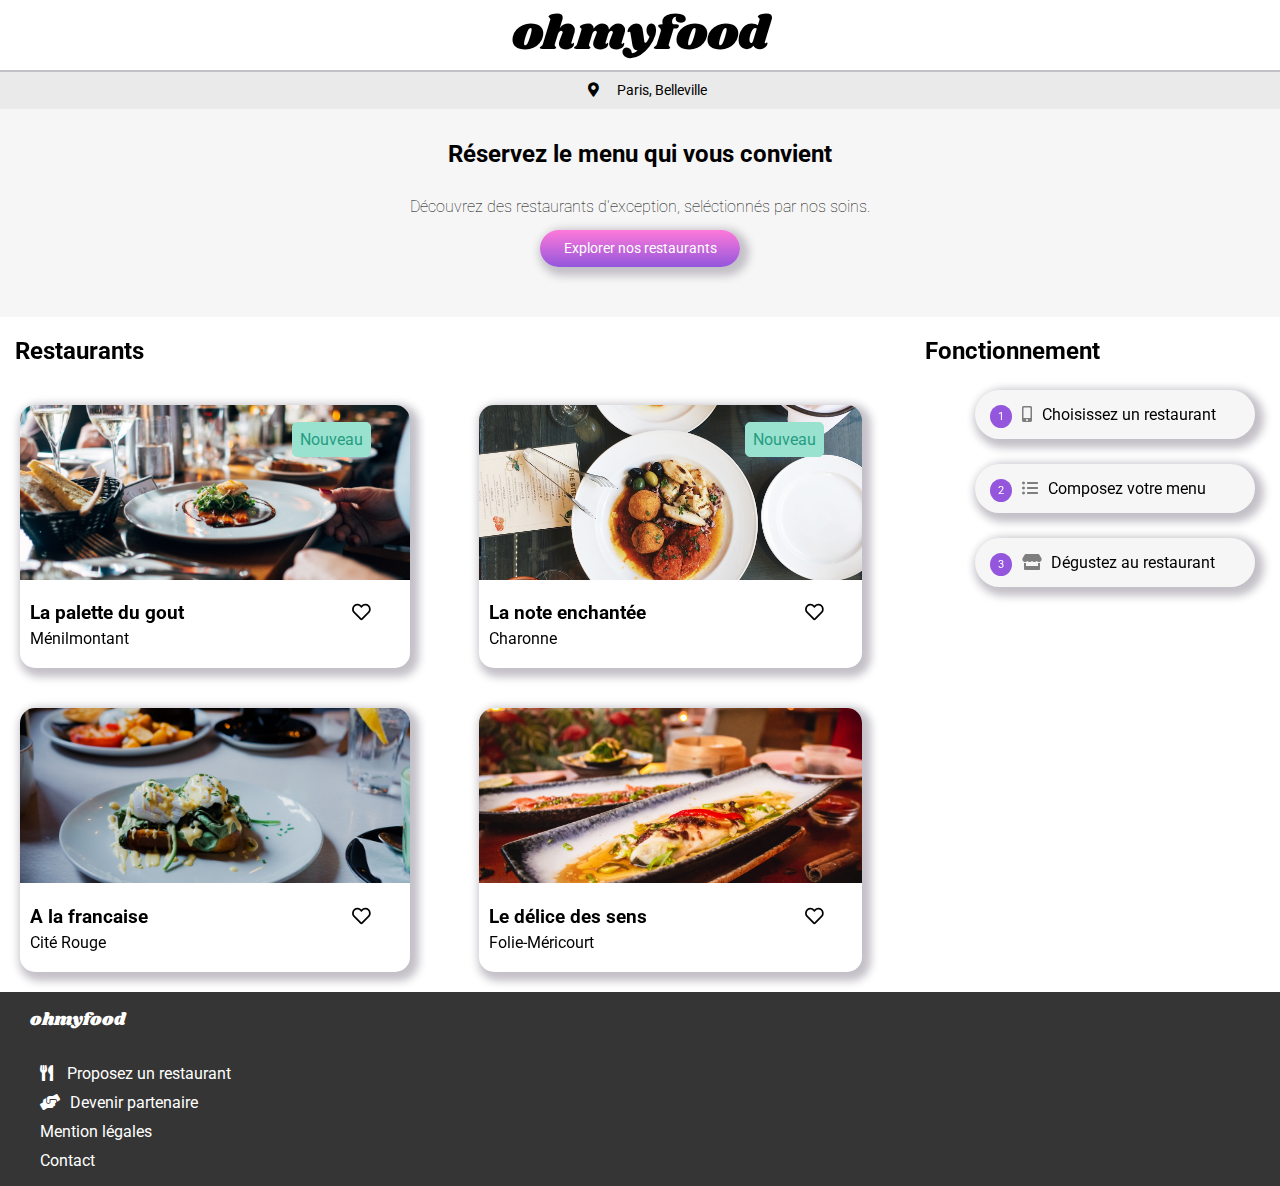
==== index.html @ 4d34a35e "animation ok" ====
<!DOCTYPE html>
<html lang="fr">
<head>

		<meta charset="utf-8" />
        <meta name="viewport" content="width=device-width, initial-scale=1"/>
        <link rel="stylesheet" href ="fontawesome-free-5.15.1-web/css/all.css"/> <!-- dossier icones-->
        <link rel="stylesheet" href="css/styles.css"/>
         
		
        <title>Ohmyfood</title>
</head>

<body>

      <div class="chargement">
        <i class="fas fa-cookie-bite"></i>
    </div>

    <header class="logo">
       ohmyfood 
    </header>
   

   
    <div class="location">
       <p> <i class="fas fa-map-marker-alt"></i>
        Paris, Belleville</p> 
    </div>    


    <div class= "title">
        <h1>Réservez le menu qui vous convient</h1>

        <h2>Découvrez des restaurants d'exception, seléctionnés par nos soins.</h2>
    

<div class= "btn"> Explorer nos restaurants</div>

</div>

<main>
<aside>
    <h2>Fonctionnement</h2>
<ul>
    <li><span class="number">1 </span> <i class="fas fa-mobile-alt"></i>Choisissez un restaurant</li>
    <li><span class="number">2 </span><i class="fas fa-list-ul"></i>Composez votre menu</li>
    <li><span class="number">3 </span><i class="fas fa-store"></i>Dégustez au restaurant</li>
</ul>
</aside>

<div class="block">
    <h2>Restaurants</h2>
   
   <div class="restaurant">
        <a href="lapalettedugout.html" class="one">
            <div class="vignette">
                <div class="image">
               <img src="omf/jay-wennington-N_Y88TWmGwA-unsplash.jpg" title="La palette du gout" alt="Restaurant la palette du gout photo d une grande table au premier plan une grande assiette avec trois fine tranches de saumon surmontés de salades et d'un carré de poisson" />
             <span class="new"> Nouveau </span>
                </div>   
                <h3>La palette du gout 
                         <div class="coeur">
                        <i class="far fa-heart coeur_vide"></i><i class="fas fa-heart coeur_plein"></i>
                    </div></h3>
                    <p>Ménilmontant</p>
            </div>
        </a>

        <a href="lanoteenchantee.html"class="two">
            <div class="vignette">
                <div class="image">
                <img src="omf/stil-u2Lp8tXIcjw-unsplash.jpg" title="La note enchantée" alt="Restaurant la note enchantée" />
                <span class="new"> Nouveau </span>
                </div>      
                <h3 >La note enchantée  
                        <div class="coeur">
                        <i class="far fa-heart coeur_vide"></i><i class="fas fa-heart coeur_plein"></i>
                    </div></h3>
                    <p>Charonne</p>
            </div>
        </a>

        <a href="alafrancaise.html"class="three">
            <div class="vignette">
                <img src="omf/toa-heftiba-DQKerTsQwi0-unsplash.jpg" title="A la francaise" alt="Restaurant A la francaise" />
                    <h3>A la francaise
                        <div class="coeur">
                            <i class="far fa-heart coeur_vide"></i><i class="fas fa-heart coeur_plein"></i>
                        </div>
                    </h3>
                    <p>Cité Rouge</p>
            </div>
        </a>

        <a href="ledelicedessens.html" class="four">
            <div class="vignette">
                <img src="omf/louis-hansel-shotsoflouis-qNBGVyOCY8Q-unsplash.jpg" title="Le délice des sens" alt="Restaurant Le délice des sens" />
                    <h3>Le délice des sens
                        <div class="coeur">
                            <i class="far fa-heart coeur_vide"></i><i class="fas fa-heart coeur_plein"></i>
                        </div>
                    </i></h3>
                    <p>Folie-Méricourt</p>
            </div>
        </a>

        </div>
    </div>
</main>
</div>
    <footer>
        <div class="logo">ohmyfood</div>
        <ul>
            <li>
               <a><span><i class="fas fa-utensils"></i></span> Proposez un restaurant</a>    
            </li>
            <li>
            <a><i class="fas fa-hands-helping"></i>Devenir partenaire</a>
            </li>
            <li>
           <a> Mention légales</a>
            </li>
            <li>
            <a>Contact</a>
            </li>


        </ul>
    </footer>
</body>
</html>
---- css/styles.css ----
@import url("https://fonts.googleapis.com/css2?family=Roboto:wght@500&display=swap");
@import url("https://fonts.googleapis.com/css2?family=Roboto:wght@500&display=swap");
@import url("https://fonts.googleapis.com/css2?family=Shrikhand&display=swap");
img {
  object-fit: cover;
}

body {
  margin: 0px;
  display: flex;
  flex-direction: column;
  justify-content: center;
  align-content: center;
  font-family: "Roboto","Sans serif";
  z-index: 1;
}

a:link {
  text-decoration: none;
  color: black;
}

a:visited {
  text-decoration: none;
  color: black;
}

a:hover {
  cursor: pointer;
}

.menu .btn {
  margin-bottom: 80px;
  width: 130px;
}

.coeur {
  margin-right: 10px;
  margin-bottom: 0px;
  margin-top: 0px;
  padding: 0px;
}

.coeur_plein {
  background: linear-gradient(#9356DC, #FF79DA);
  background-clip: text;
  -webkit-background-clip: text;
  color: transparent;
  display: none;
  margin: 0px;
  padding: 0px;
  padding-top: 4px;
}

.coeur_vide {
  margin: 0px;
  padding: 0px;
}

.coeur:hover .coeur_plein {
  display: block;
}

.coeur:hover .coeur_vide {
  display: none;
}

.btn:hover {
  background: linear-gradient(#ff93e1, #a16be0);
  box-shadow: 4px 4px 8px 5px grey;
}

.chargement {
  width: 100%;
  height: 100%;
  z-index: 1;
  position: fixed;
  top: 10px;
  font-size: 150px;
  background-color: #FFFFFF;
  display: flex;
  justify-content: center;
  align-items: center;
  animation-name: spinner;
  animation-duration: 3s;
}

@keyframes spinner {
  0% {
    opacity: 1;
    z-index: 999;
  }
}

.chargement .fas {
  color: #9356DC;
  margin: 20%;
  position: sticky;
  justify-content: center;
  transition: transform 2500ms ease-in-out;
  animation: 2s ease-out 0s 1 rotation;
  animation-fill-mode: backwards;
  opacity: 0;
}

@keyframes rotation {
  0% {
    transform: rotate(0deg);
    opacity: 1;
    z-index: 99999;
  }
  20% {
    transform: rotate(360deg);
  }
  100% {
    transform: rotate(360deg);
  }
}

@keyframes transition {
  0% {
    margin-bottom: 0px;
    opacity: 0;
  }
  100% {
    margin-bottom: 0px;
    margin-top: 20px;
    opacity: 1;
  }
}

.entree {
  opacity: 0;
  animation: transition 0.5s ease-in-out 1s forwards;
}

.plats {
  opacity: 0;
  animation: transition 1.5s ease-in-out 1s forwards;
}

.desserts {
  opacity: 0;
  animation: transition 2s ease-in-out 1s forwards;
}

.food {
  text-overflow: ellipsis;
  white-space: nowrap;
  overflow: hidden;
}

.food h3, .food span {
  text-overflow: ellipsis;
  white-space: nowrap;
  overflow: hidden;
}

.price {
  padding: 10px;
  padding-top: 50px;
}

.span {
  transition: transform 130ms ease-in-out;
}

.food {
  display: flex;
  flex-direction: column;
}

.cote {
  display: flex;
  height: 100%;
}

.check {
  display: flex;
  align-content: center;
  justify-content: center;
}

.check > .fas {
  opacity: 0;
  height: 100%;
  align-items: center;
  justify-content: center;
  display: flex;
}

.description:hover .fas {
  width: 60px;
  height: 100%;
  background-color: #99E2D0;
  color: #FFFFFF;
  padding-top: 3px;
  align-content: center;
  justify-content: center;
  margin: 0px;
  opacity: 1;
  border-radius: 0px  15px 15px 0px;
}

.en_tete {
  display: flex;
  justify-content: space-between;
}

.en_tete .fas {
  margin-left: 20px;
}

.en_tete .logo {
  margin-right: 15%;
}

.bandeau {
  max-height: 280px;
  width: 100%;
  z-index: 1;
}

.bandeau .picture {
  height: 200px;
  width: 100%;
  z-index: 1;
}

.main_menu {
  z-index: 500;
  position: relative;
  display: flex;
  flex-direction: column;
  padding-top: 40px;
  margin-top: -100px;
}

.menu {
  background-color: #f6f6f6;
  display: flex;
  flex-direction: column;
  align-content: center;
  justify-content: center;
  border-top: #f6f6f6 5px;
  border-radius: 60px;
  z-index: 500;
  top: -800px;
}

.menu h1 {
  display: flex;
  justify-content: space-between;
  padding-left: 8px;
  padding-right: 8px;
}

.restaurant_img {
  width: 100%;
  height: 250px;
  background-image: url("../omf/louis-hansel-shotsoflouis-qNBGVyOCY8Q-unsplash.jpg");
  background-size: cover;
  background-position: 0px 500px;
}

@media (min-width: 800px) {
  .restaurant_img {
    background-position: 0px 0px;
  }
}

.menu h2 {
  border-bottom: #99E2D0 solid 2px;
  font-weight: 100;
  width: 50px;
}

.menu li {
  background-color: #FFFFFF;
  margin: 10px;
  width: 85%;
  max-width: 500px;
  margin: 20px;
  border-radius: 15px;
  align-content: center;
  box-shadow: 4px 4px 8px 5px #c3c0c7;
}

.menu li h3 {
  margin: 10px;
  padding-top: 10px;
  font-size: 1em;
}

.menu li span {
  margin-left: 10px;
  margin-bottom: 15px;
  margin-top: 0px;
  margin-right: 10px;
  justify-content: space-between;
  font-size: 0.9em;
}

.menu_content {
  display: flex;
  flex-direction: column;
}

@media (min-width: 800px) {
  .menu_content {
    flex-direction: row;
    flex-wrap: wrap;
  }
}

@media (min-width: 800px) {
  .menu ul {
    width: 29%;
  }
}

.description {
  display: flex;
  justify-content: space-between;
  padding: 0px;
}

header {
  font-family: 'Shrikhand', cursive;
  display: flex;
  justify-content: center;
  font-size: 3em;
  z-index: 500;
}

.picture {
  width: 100%;
}

.location {
  display: flex;
  justify-content: center;
  background-color: #eaeaea;
  padding: 5px;
  margin: 0px;
  font-size: 0.9em;
  border-top: #c3c0c7 solid 2px;
  z-index: 500;
}

.location p {
  margin: 5px;
}

.location .fas {
  padding: 0px 15px;
}

.title {
  display: flex;
  flex-direction: column;
  justify-content: center;
  align-items: center;
  background-color: #f6f6f6;
  text-align: center;
  padding: 15px;
  padding-bottom: 50px;
  z-index: 500;
}

.title h1 {
  font-size: 1.5rem;
  font-weight: bold;
  padding: 0px;
}

.title h2 {
  font-size: 1rem;
  font-weight: 100;
  padding: 0px 0px;
}

.btn {
  background: linear-gradient(#FF79DA, #9356DC);
  color: #FFFFFF;
  border-radius: 60px;
  width: 180px;
  padding: 10px;
  font-size: 0.9em;
  display: flex;
  justify-content: center;
  box-shadow: 4px 4px 8px 5px #c3c0c7;
}

aside {
  z-index: 500;
}

aside h2 {
  margin-left: 15px;
}

aside ul {
  list-style: none;
  z-index: 500;
}

aside li {
  background-color: #f6f6f6;
  border-radius: 60px;
  box-shadow: 4px 4px 8px 5px #c3c0c7;
  margin: 25px;
  padding: 15px;
  width: 250px;
  z-index: 500;
}

aside li:hover {
  background-color: #f5edff;
}

aside .number {
  background-color: #9356DC;
  color: #FFFFFF;
  font-size: 0.7rem;
  border-radius: 90%;
  padding: 5px;
  padding-left: 8px;
  margin-right: 0px;
}

aside .fas {
  color: #7e7e7e;
  padding: 0px 10px;
}

main {
  display: flex;
  flex-direction: column;
  max-width: 1800px;
  z-index: 500;
}

main h2 {
  margin-left: 15px;
}

@media (min-width: 800px) {
  main {
    flex-direction: row-reverse;
  }
}

@media (min-width: 800px) {
  .block {
    width: 80%;
  }
}

.restaurant {
  display: flex;
  flex-direction: column;
}

@media (min-width: 800px) {
  .restaurant {
    display: grid;
    grid-auto-rows: auto;
    width: 100%;
  }
}

.restaurant .one {
  grid-column: 1 / 2;
  grid-row: 1/2;
}

.restaurant .two {
  grid-column: 2 /2;
  grid-row: 1 /2;
}

.restaurant .three {
  grid-column: 1/2;
  grid-row: 2/2;
}

.restaurant .four {
  grid-column: 2/2;
  grid-row: 2/2;
}

.vignette {
  margin: 10px;
  width: 85%;
  max-width: 500px;
  margin: 20px;
  padding-bottom: 5px;
  background-color: #FFFFFF;
  border-radius: 15px;
  align-content: center;
  justify-content: center;
  box-shadow: 4px 4px 8px 5px #c3c0c7;
}

.vignette img {
  width: 100%;
  height: 175px;
  border-radius: 15px 15px 0px 0px;
}

.vignette h3 {
  margin-left: 10px;
  margin-bottom: 5px;
  margin-right: 0px;
  width: 90%;
  display: flex;
  justify-content: space-between;
}

.vignette p {
  margin-left: 10px;
  margin-bottom: 15px;
  margin-top: 0px;
}

.image {
  position: relative;
}

.new {
  border: 1px solid #99e2d0;
  border-radius: 5px;
  background-color: #99e2d0;
  color: #269d80;
  padding: 7px;
  position: absolute;
  top: 10%;
  right: 10%;
}

ul {
  list-style: none;
}

.command {
  width: 100%;
  display: flex;
  justify-content: center;
}

footer {
  background-color: #353535;
  color: #FFFFFF;
  width: 100%;
  z-index: 500;
}

footer li {
  margin-bottom: 10px;
}

footer .fas {
  margin-right: 10px;
}

.logo {
  font-family: 'Shrikhand', cursive;
}

footer .logo {
  font-size: 1.1em;
  padding: 15px 30px;
}
/*# sourceMappingURL=styles.css.map */
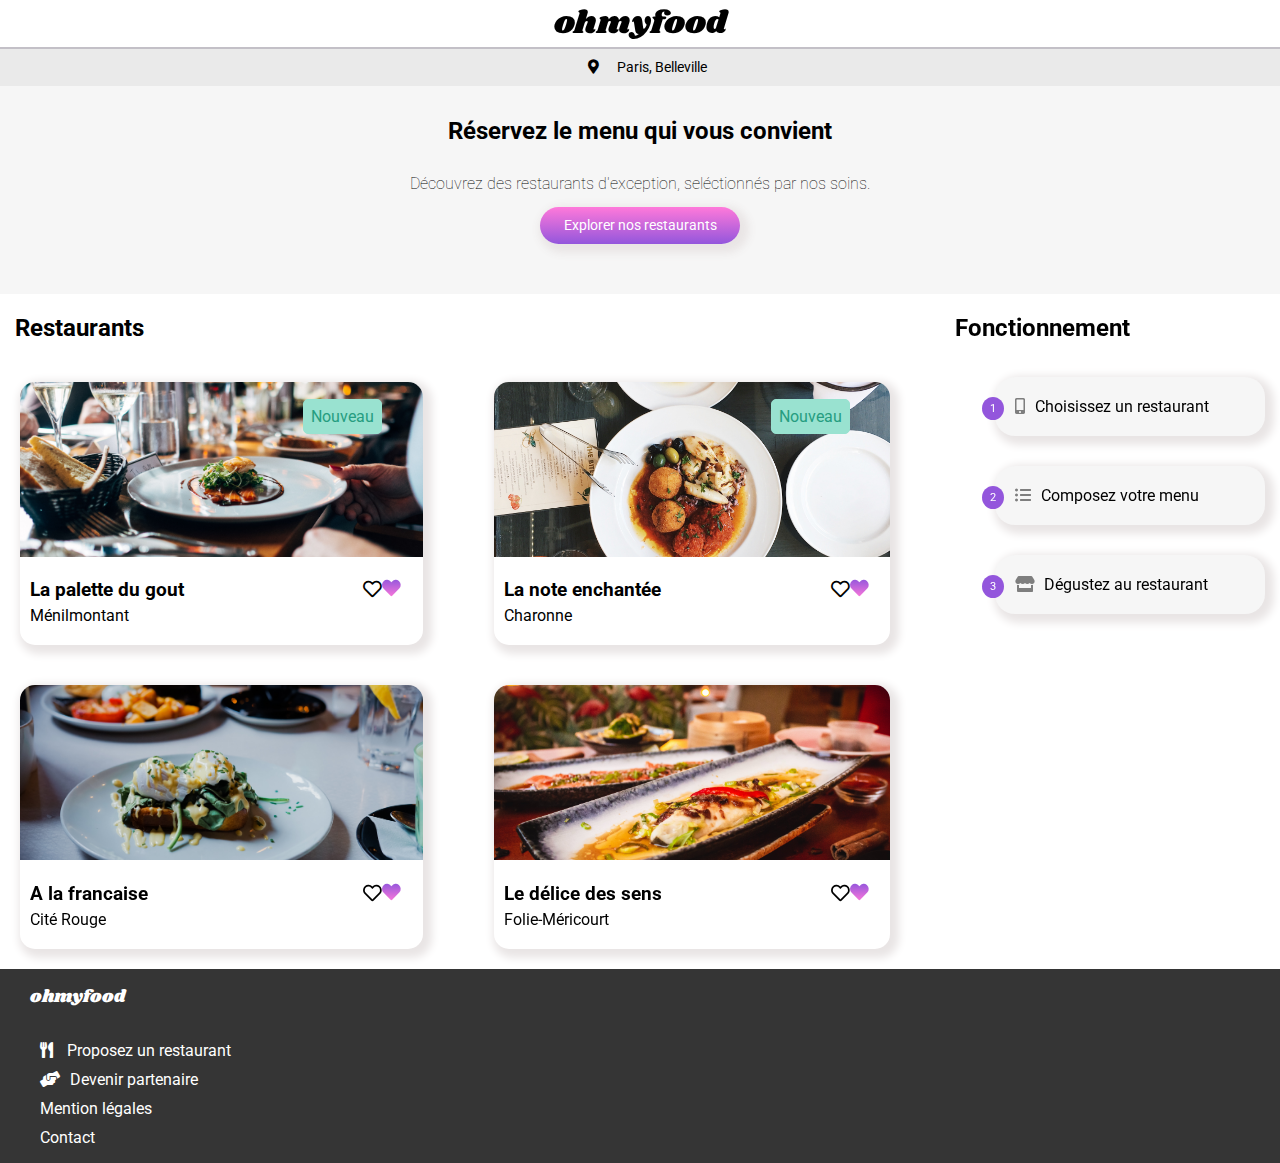
==== commit 9c60401a: "modif mineur" ====
--- a/index.html
+++ b/index.html
@@ -14,7 +14,7 @@
 <body>
 
       <div class="chargement">
-        <i class="fas fa-cookie-bite"></i>
+        <i class="fas fa-spinner"></i>
     </div>
 
     <header class="logo">
@@ -43,11 +43,12 @@
 <aside>
     <h2>Fonctionnement</h2>
 <ul>
-    <li><span class="number">1 </span> <i class="fas fa-mobile-alt"></i>Choisissez un restaurant</li>
+    <li><span class="number">1 </span> <i class="fas fa-mobile-alt"></i>Choisissez un restaurant</li><span></span>
     <li><span class="number">2 </span><i class="fas fa-list-ul"></i>Composez votre menu</li>
     <li><span class="number">3 </span><i class="fas fa-store"></i>Dégustez au restaurant</li>
 </ul>
 </aside>
+
 
 <div class="block">
     <h2>Restaurants</h2>
@@ -62,32 +63,32 @@
                 <h3>La palette du gout 
                          <div class="coeur">
                         <i class="far fa-heart coeur_vide"></i><i class="fas fa-heart coeur_plein"></i>
-                    </div></h3>
+                         </div></h3>
                     <p>Ménilmontant</p>
             </div>
         </a>
 
-        <a href="lanoteenchantee.html"class="two">
+        <a href="lanoteenchantee.html" class="two">
             <div class="vignette">
                 <div class="image">
                 <img src="omf/stil-u2Lp8tXIcjw-unsplash.jpg" title="La note enchantée" alt="Restaurant la note enchantée" />
                 <span class="new"> Nouveau </span>
                 </div>      
-                <h3 >La note enchantée  
-                        <div class="coeur">
+                <h3>La note enchantée  
+                        <span class="coeur">
                         <i class="far fa-heart coeur_vide"></i><i class="fas fa-heart coeur_plein"></i>
-                    </div></h3>
+                        </span></h3>
                     <p>Charonne</p>
             </div>
         </a>
 
-        <a href="alafrancaise.html"class="three">
+        <a href="alafrancaise.html" class="three">
             <div class="vignette">
                 <img src="omf/toa-heftiba-DQKerTsQwi0-unsplash.jpg" title="A la francaise" alt="Restaurant A la francaise" />
                     <h3>A la francaise
-                        <div class="coeur">
+                        <span class="coeur">
                             <i class="far fa-heart coeur_vide"></i><i class="fas fa-heart coeur_plein"></i>
-                        </div>
+                        </span>
                     </h3>
                     <p>Cité Rouge</p>
             </div>
@@ -97,10 +98,10 @@
             <div class="vignette">
                 <img src="omf/louis-hansel-shotsoflouis-qNBGVyOCY8Q-unsplash.jpg" title="Le délice des sens" alt="Restaurant Le délice des sens" />
                     <h3>Le délice des sens
-                        <div class="coeur">
+                        <span class="coeur">
                             <i class="far fa-heart coeur_vide"></i><i class="fas fa-heart coeur_plein"></i>
-                        </div>
-                    </i></h3>
+                        </span>
+                    </h3>
                     <p>Folie-Méricourt</p>
             </div>
         </a>
@@ -108,7 +109,7 @@
         </div>
     </div>
 </main>
-</div>
+
     <footer>
         <div class="logo">ohmyfood</div>
         <ul>
@@ -122,7 +123,7 @@
            <a> Mention légales</a>
             </li>
             <li>
-            <a>Contact</a>
+            <a href="mailto:contact@ohmyfood.com"> Contact</a>
             </li>
 
 
--- a/css/styles.css
+++ b/css/styles.css
@@ -39,6 +39,8 @@
   margin-bottom: 0px;
   margin-top: 0px;
   padding: 0px;
+  position: relative;
+  display: block;
 }
 
 .coeur_plein {
@@ -46,23 +48,29 @@
   background-clip: text;
   -webkit-background-clip: text;
   color: transparent;
-  display: none;
   margin: 0px;
   padding: 0px;
-  padding-top: 4px;
+  opacity: 01;
+  position: absolute;
+  line-height: 1;
 }
 
 .coeur_vide {
   margin: 0px;
   padding: 0px;
+  opacity: 1;
+  position: relative;
+  line-height: 1;
 }
 
 .coeur:hover .coeur_plein {
   display: block;
+  opacity: 1;
+  transition-duration: 550ms;
 }
 
 .coeur:hover .coeur_vide {
-  display: none;
+  opacity: 0;
 }
 
 .btn:hover {
@@ -124,7 +132,7 @@
   }
   100% {
     margin-bottom: 0px;
-    margin-top: 20px;
+    margin-top: -20px;
     opacity: 1;
   }
 }
@@ -200,11 +208,13 @@
   margin: 0px;
   opacity: 1;
   border-radius: 0px  15px 15px 0px;
+  cursor: pointer;
 }
 
 .en_tete {
   display: flex;
   justify-content: space-between;
+  font-size: 1.5rem;
 }
 
 .en_tete .fas {
@@ -242,17 +252,17 @@
   flex-direction: column;
   align-content: center;
   justify-content: center;
-  border-top: #f6f6f6 5px;
-  border-radius: 60px;
-  z-index: 500;
-  top: -800px;
+  border-top: 5px;
+  border-radius: 60px 60px 0px 0px;
+  z-index: 500;
 }
 
 .menu h1 {
   display: flex;
   justify-content: space-between;
-  padding-left: 8px;
-  padding-right: 8px;
+  padding-left: 20px;
+  padding-right: 20px;
+  font-size: 1.5rem;
 }
 
 .restaurant_img {
@@ -270,9 +280,10 @@
 }
 
 .menu h2 {
-  border-bottom: #99E2D0 solid 2px;
+  border-bottom: #99E2D0 solid 4px;
   font-weight: 100;
   width: 50px;
+  margin-left: 20px;
 }
 
 .menu li {
@@ -283,7 +294,7 @@
   margin: 20px;
   border-radius: 15px;
   align-content: center;
-  box-shadow: 4px 4px 8px 5px #c3c0c7;
+  box-shadow: 4px 4px 8px 5px #e9e5e5;
 }
 
 .menu li h3 {
@@ -314,7 +325,19 @@
 }
 
 @media (min-width: 800px) {
-  .menu ul {
+  .menu .entree {
+    width: 29%;
+  }
+}
+
+@media (min-width: 800px) {
+  .menu .plats {
+    width: 29%;
+  }
+}
+
+@media (min-width: 800px) {
+  .menu .desserts {
     width: 29%;
   }
 }
@@ -329,7 +352,7 @@
   font-family: 'Shrikhand', cursive;
   display: flex;
   justify-content: center;
-  font-size: 3em;
+  font-size: 2rem;
   z-index: 500;
 }
 
@@ -389,11 +412,12 @@
   font-size: 0.9em;
   display: flex;
   justify-content: center;
-  box-shadow: 4px 4px 8px 5px #c3c0c7;
+  box-shadow: 4px 4px 8px 5px #e9e5e5;
 }
 
 aside {
   z-index: 500;
+  margin-bottom: 30px;
 }
 
 aside h2 {
@@ -403,16 +427,23 @@
 aside ul {
   list-style: none;
   z-index: 500;
+  display: flex;
+  flex-direction: column;
+  justify-content: center;
+  align-content: space-between;
 }
 
 aside li {
   background-color: #f6f6f6;
-  border-radius: 60px;
-  box-shadow: 4px 4px 8px 5px #c3c0c7;
-  margin: 25px;
-  padding: 15px;
+  border-radius: 20px;
+  box-shadow: 4px 4px 8px 5px #e9e5e5;
+  margin: 15px;
+  padding: 20px 10px;
   width: 250px;
   z-index: 500;
+  position: relative;
+  justify-content: center;
+  align-content: space-between;
 }
 
 aside li:hover {
@@ -426,7 +457,10 @@
   border-radius: 90%;
   padding: 5px;
   padding-left: 8px;
+  padding-right: 8px;
   margin-right: 0px;
+  position: absolute;
+  left: -13px;
 }
 
 aside .fas {
@@ -451,9 +485,14 @@
   }
 }
 
+.block {
+  background-color: #f6f6f6;
+}
+
 @media (min-width: 800px) {
   .block {
     width: 80%;
+    background-color: #FFFFFF;
   }
 }
 
@@ -500,7 +539,7 @@
   border-radius: 15px;
   align-content: center;
   justify-content: center;
-  box-shadow: 4px 4px 8px 5px #c3c0c7;
+  box-shadow: 4px 4px 8px 5px #e9e5e5;
 }
 
 .vignette img {
@@ -529,7 +568,7 @@
 }
 
 .new {
-  border: 1px solid #99e2d0;
+  border: 1px solid  #99e2d0;
   border-radius: 5px;
   background-color: #99e2d0;
   color: #269d80;
@@ -556,6 +595,11 @@
   z-index: 500;
 }
 
+footer a:link {
+  text-decoration: none;
+  color: #FFFFFF;
+}
+
 footer li {
   margin-bottom: 10px;
 }
@@ -571,5 +615,6 @@
 footer .logo {
   font-size: 1.1em;
   padding: 15px 30px;
+  font-weight: 100;
 }
 /*# sourceMappingURL=styles.css.map */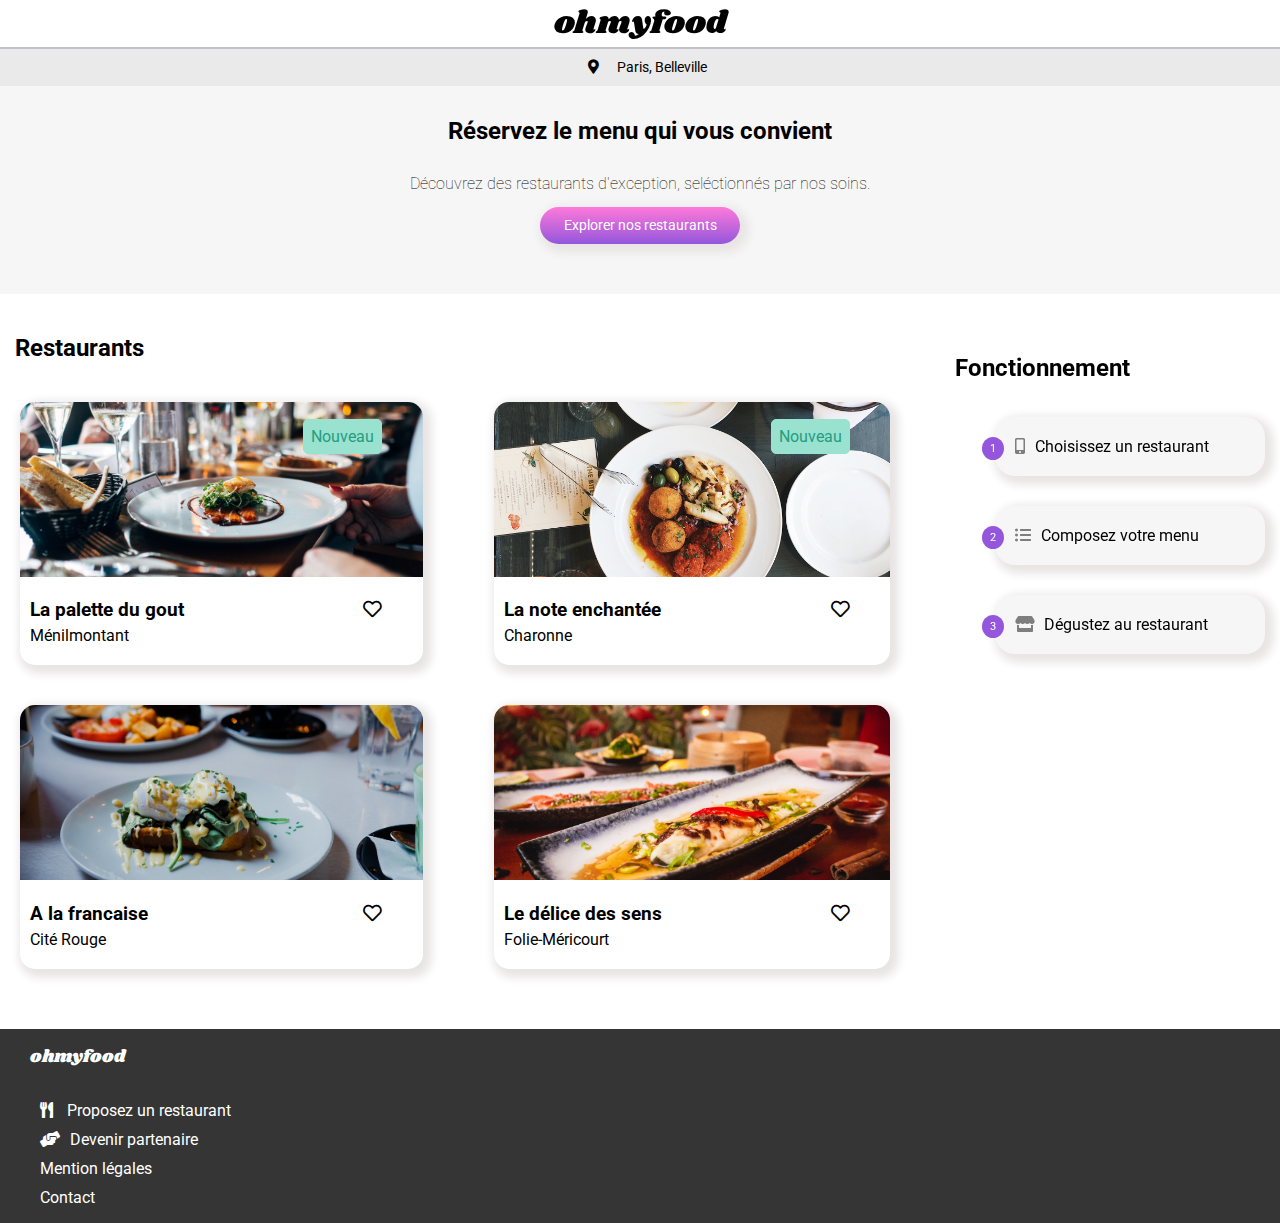
==== commit 481cc098: "lien" ====
--- a/index.html
+++ b/index.html
@@ -126,7 +126,6 @@
             <a href="mailto:contact@ohmyfood.com"> Contact</a>
             </li>
 
-
         </ul>
     </footer>
 </body>
--- a/css/styles.css
+++ b/css/styles.css
@@ -50,9 +50,10 @@
   color: transparent;
   margin: 0px;
   padding: 0px;
-  opacity: 01;
+  opacity: 0;
   position: absolute;
-  line-height: 1;
+  left: -0px;
+  top: 3px;
 }
 
 .coeur_vide {
@@ -60,17 +61,16 @@
   padding: 0px;
   opacity: 1;
   position: relative;
-  line-height: 1;
 }
 
 .coeur:hover .coeur_plein {
-  display: block;
   opacity: 1;
-  transition-duration: 550ms;
+  transition-duration: 2s;
 }
 
 .coeur:hover .coeur_vide {
   opacity: 0;
+  transition-duration: 2s;
 }
 
 .btn:hover {
@@ -166,7 +166,6 @@
 
 .price {
   padding: 10px;
-  padding-top: 50px;
 }
 
 .span {
@@ -214,7 +213,8 @@
 .en_tete {
   display: flex;
   justify-content: space-between;
-  font-size: 1.5rem;
+  font-size: 1.8rem;
+  padding: 10px;
 }
 
 .en_tete .fas {
@@ -232,7 +232,7 @@
 }
 
 .bandeau .picture {
-  height: 200px;
+  height: 250px;
   width: 100%;
   z-index: 1;
 }
@@ -265,51 +265,41 @@
   font-size: 1.5rem;
 }
 
-.restaurant_img {
-  width: 100%;
-  height: 250px;
-  background-image: url("../omf/louis-hansel-shotsoflouis-qNBGVyOCY8Q-unsplash.jpg");
-  background-size: cover;
-  background-position: 0px 500px;
-}
-
-@media (min-width: 800px) {
-  .restaurant_img {
-    background-position: 0px 0px;
-  }
-}
-
-.menu h2 {
+.menu_content h2 {
   border-bottom: #99E2D0 solid 4px;
   font-weight: 100;
   width: 50px;
   margin-left: 20px;
 }
 
-.menu li {
+.description {
   background-color: #FFFFFF;
   margin: 10px;
   width: 85%;
   max-width: 500px;
   margin: 20px;
+  display: flex;
+  justify-content: space-between;
+  padding: 0px;
   border-radius: 15px;
   align-content: center;
   box-shadow: 4px 4px 8px 5px #e9e5e5;
-}
-
-.menu li h3 {
+  padding-bottom: 03px;
+}
+
+.description h3 {
   margin: 10px;
-  padding-top: 10px;
+  padding-top: 00px;
+  font-size: 1.2em;
+}
+
+.description span {
+  margin-left: 10px;
+  margin-bottom: 0px;
+  margin-top: 0px;
+  margin-right: 0px;
   font-size: 1em;
-}
-
-.menu li span {
-  margin-left: 10px;
-  margin-bottom: 15px;
-  margin-top: 0px;
-  margin-right: 10px;
-  justify-content: space-between;
-  font-size: 0.9em;
+  font-weight: 100;
 }
 
 .menu_content {
@@ -342,10 +332,8 @@
   }
 }
 
-.description {
-  display: flex;
-  justify-content: space-between;
-  padding: 0px;
+.command {
+  margin-top: 25px;
 }
 
 header {
@@ -417,7 +405,7 @@
 
 aside {
   z-index: 500;
-  margin-bottom: 30px;
+  margin-top: 40px;
 }
 
 aside h2 {
@@ -487,6 +475,9 @@
 
 .block {
   background-color: #f6f6f6;
+  margin-top: 20px;
+  padding-bottom: 40px;
+  width: 100%;
 }
 
 @media (min-width: 800px) {
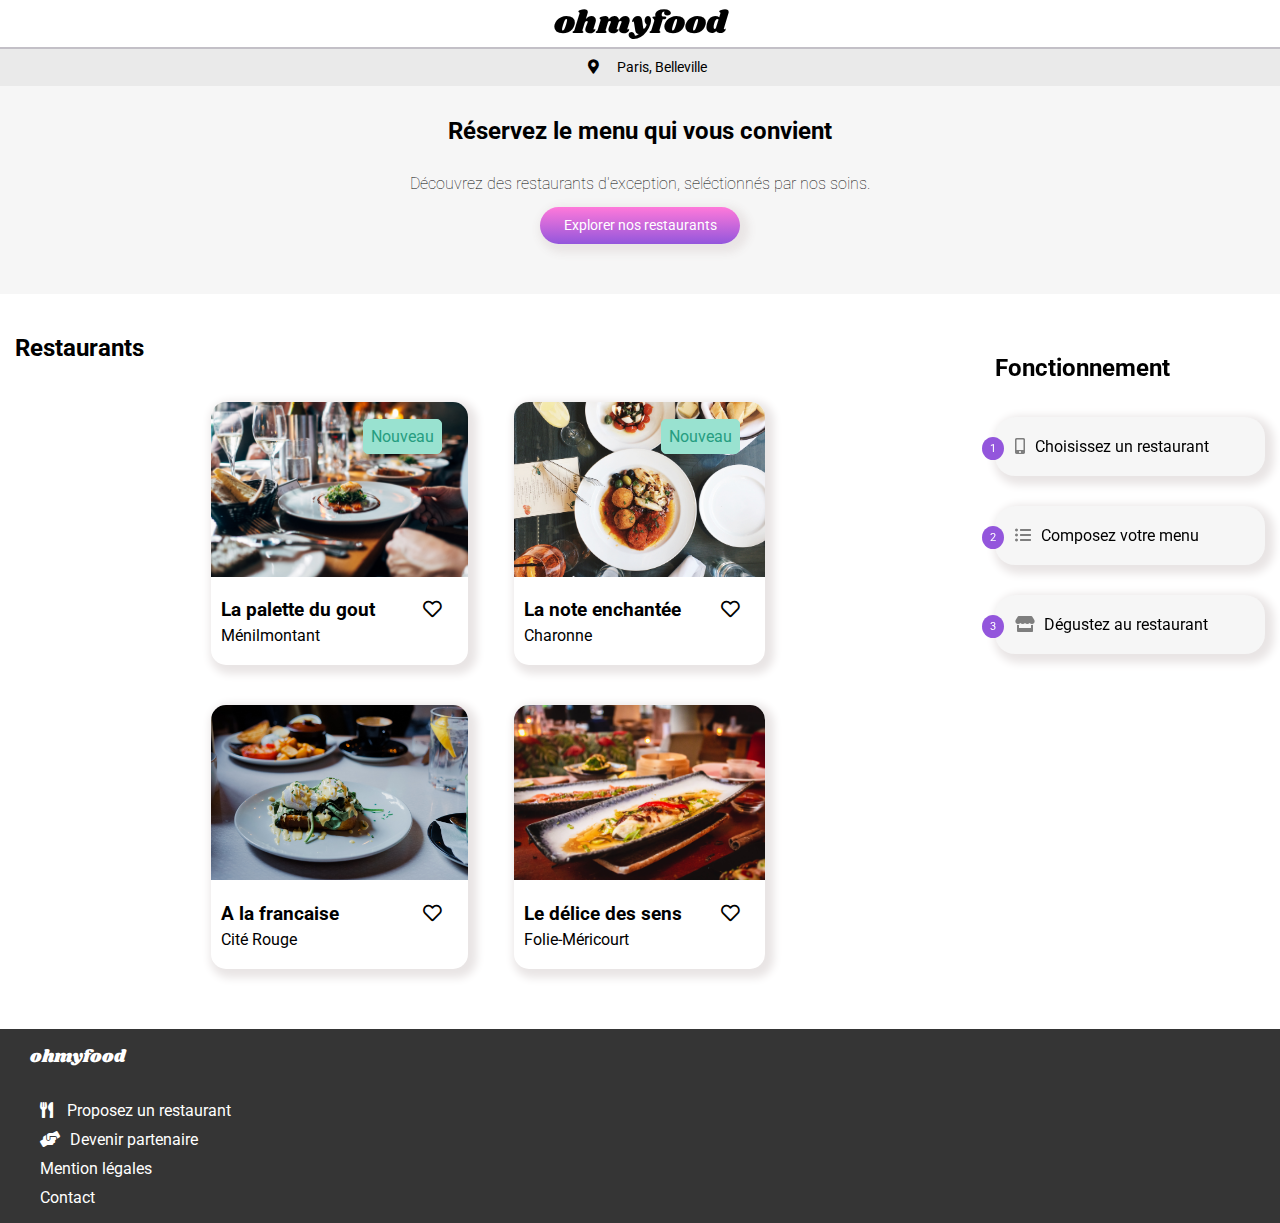
==== commit 6d60a85f: "animation check" ====
--- a/index.html
+++ b/index.html
@@ -42,11 +42,11 @@
 <main>
 <aside>
     <h2>Fonctionnement</h2>
-<ul>
-    <li><span class="number">1 </span> <i class="fas fa-mobile-alt"></i>Choisissez un restaurant</li><span></span>
-    <li><span class="number">2 </span><i class="fas fa-list-ul"></i>Composez votre menu</li>
-    <li><span class="number">3 </span><i class="fas fa-store"></i>Dégustez au restaurant</li>
-</ul>
+<div class="ul">
+    <div class="li"><span class="number">1 </span> <i class="fas fa-mobile-alt"></i>Choisissez un restaurant</div>
+    <div class="li"><span class="number">2 </span><i class="fas fa-list-ul"></i>Composez votre menu</div>
+    <div class="li"><span class="number">3 </span><i class="fas fa-store"></i>Dégustez au restaurant</div>
+</div>
 </aside>
 
 
@@ -82,7 +82,7 @@
             </div>
         </a>
 
-        <a href="alafrancaise.html" class="three">
+        <a href="Alafrancaise.html" class="three">
             <div class="vignette">
                 <img src="omf/toa-heftiba-DQKerTsQwi0-unsplash.jpg" title="A la francaise" alt="Restaurant A la francaise" />
                     <h3>A la francaise
--- a/css/styles.css
+++ b/css/styles.css
@@ -168,10 +168,6 @@
   padding: 10px;
 }
 
-.span {
-  transition: transform 130ms ease-in-out;
-}
-
 .food {
   display: flex;
   flex-direction: column;
@@ -186,28 +182,50 @@
   display: flex;
   align-content: center;
   justify-content: center;
-}
-
-.check > .fas {
-  opacity: 0;
+  width: 0px;
+  padding-top: 5px;
+  background-color: #99E2D0;
+  border-radius: 0px  15px 15px 0px;
+  cursor: pointer;
+  transition-property: width;
+  transition-duration: 1.5s;
+}
+
+.description:hover .check {
+  width: 70px;
+  padding-top: 5px;
+}
+
+.check .fas {
   height: 100%;
   align-items: center;
   justify-content: center;
   display: flex;
+  z-index: -1;
+  color: #FFFFFF;
 }
 
 .description:hover .fas {
-  width: 60px;
-  height: 100%;
-  background-color: #99E2D0;
-  color: #FFFFFF;
-  padding-top: 3px;
-  align-content: center;
-  justify-content: center;
-  margin: 0px;
-  opacity: 1;
-  border-radius: 0px  15px 15px 0px;
-  cursor: pointer;
+  animation-name: coche;
+  animation-duration: 5s;
+  animation: 5s 1 rotation;
+  animation-delay: 300ms;
+  animation-fill-mode: forwards;
+}
+
+@keyframes coche {
+  0% {
+    transform: rotate(0deg);
+    z-index: 9999;
+  }
+  20% {
+    transform: rotate(180deg);
+    z-index: 9999;
+  }
+  100% {
+    transform: rotate(360deg);
+    z-index: 9999;
+  }
 }
 
 .en_tete {
@@ -277,14 +295,15 @@
   margin: 10px;
   width: 85%;
   max-width: 500px;
+  cursor: pointer;
   margin: 20px;
   display: flex;
   justify-content: space-between;
   padding: 0px;
   border-radius: 15px;
   align-content: center;
+  z-index: 400;
   box-shadow: 4px 4px 8px 5px #e9e5e5;
-  padding-bottom: 03px;
 }
 
 .description h3 {
@@ -406,22 +425,26 @@
 aside {
   z-index: 500;
   margin-top: 40px;
+  display: flex;
+  flex-direction: column;
 }
 
 aside h2 {
   margin-left: 15px;
-}
-
-aside ul {
+  max-width: 300px;
+}
+
+aside .ul {
   list-style: none;
   z-index: 500;
-  display: flex;
-  flex-direction: column;
-  justify-content: center;
-  align-content: space-between;
-}
-
-aside li {
+  max-width: 300px;
+  display: flex;
+  flex-direction: column;
+  justify-content: center;
+  align-content: center;
+}
+
+aside .li {
   background-color: #f6f6f6;
   border-radius: 20px;
   box-shadow: 4px 4px 8px 5px #e9e5e5;
@@ -430,11 +453,11 @@
   width: 250px;
   z-index: 500;
   position: relative;
-  justify-content: center;
-  align-content: space-between;
-}
-
-aside li:hover {
+  justify-items: center;
+  align-items: center;
+}
+
+aside .li:hover {
   background-color: #f5edff;
 }
 
@@ -490,6 +513,8 @@
 .restaurant {
   display: flex;
   flex-direction: column;
+  justify-content: center;
+  align-content: center;
 }
 
 @media (min-width: 800px) {
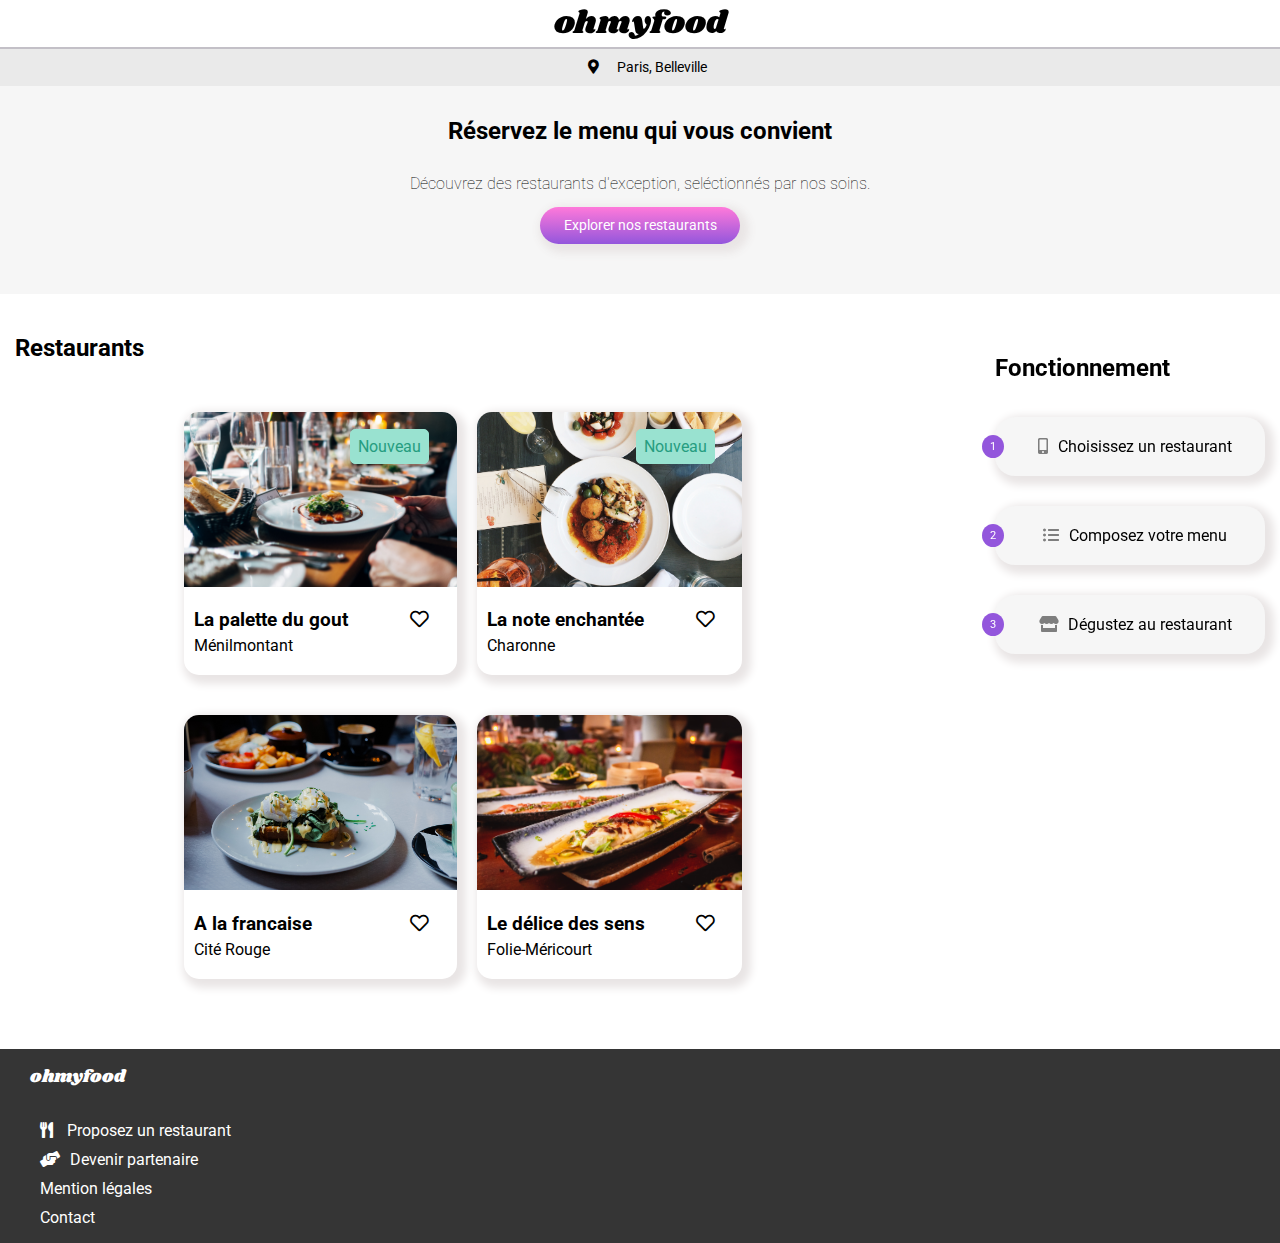
==== commit a7a7a972: "center vignettes" ====
--- a/index.html
+++ b/index.html
@@ -40,12 +40,12 @@
 </div>
 
 <main>
-<aside>
+<aside class="fonctionnement">
     <h2>Fonctionnement</h2>
-<div class="ul">
-    <div class="li"><span class="number">1 </span> <i class="fas fa-mobile-alt"></i>Choisissez un restaurant</div>
-    <div class="li"><span class="number">2 </span><i class="fas fa-list-ul"></i>Composez votre menu</div>
-    <div class="li"><span class="number">3 </span><i class="fas fa-store"></i>Dégustez au restaurant</div>
+<div class="fonctionnement_liste">
+    <div class="fonctionnement_step"><span class="number">1 </span> <i class="fas fa-mobile-alt"></i>Choisissez un restaurant</div>
+    <div class="fonctionnement_step"><span class="number">2 </span><i class="fas fa-list-ul"></i>Composez votre menu</div>
+    <div class="fonctionnement_step"><span class="number">3 </span><i class="fas fa-store"></i>Dégustez au restaurant</div>
 </div>
 </aside>
 
--- a/css/styles.css
+++ b/css/styles.css
@@ -425,26 +425,34 @@
 aside {
   z-index: 500;
   margin-top: 40px;
-  display: flex;
-  flex-direction: column;
-}
-
-aside h2 {
+  padding-right: 0px;
+}
+
+.fonctionnement {
+  display: flex;
+  flex-direction: column;
+}
+
+@media (min-width: 800px) {
+  .fonctionnement {
+    margin-left: 25px;
+  }
+}
+
+.fonctionnement h2 {
   margin-left: 15px;
   max-width: 300px;
 }
 
-aside .ul {
-  list-style: none;
-  z-index: 500;
-  max-width: 300px;
-  display: flex;
-  flex-direction: column;
-  justify-content: center;
-  align-content: center;
-}
-
-aside .li {
+.fonctionnement .fonctionnement_liste {
+  z-index: 500;
+  display: flex;
+  flex-direction: column;
+  justify-content: center;
+  align-items: center;
+}
+
+.fonctionnement .fonctionnement_step {
   background-color: #f6f6f6;
   border-radius: 20px;
   box-shadow: 4px 4px 8px 5px #e9e5e5;
@@ -455,13 +463,16 @@
   position: relative;
   justify-items: center;
   align-items: center;
-}
-
-aside .li:hover {
+  justify-content: center;
+  align-content: center;
+  display: flex;
+}
+
+.fonctionnement .li:hover {
   background-color: #f5edff;
 }
 
-aside .number {
+.fonctionnement .number {
   background-color: #9356DC;
   color: #FFFFFF;
   font-size: 0.7rem;
@@ -474,7 +485,7 @@
   left: -13px;
 }
 
-aside .fas {
+.fonctionnement .fas {
   color: #7e7e7e;
   padding: 0px 10px;
 }
@@ -493,6 +504,7 @@
 @media (min-width: 800px) {
   main {
     flex-direction: row-reverse;
+    justify-content: space-between;
   }
 }
 
@@ -501,11 +513,13 @@
   margin-top: 20px;
   padding-bottom: 40px;
   width: 100%;
+  display: flex;
+  flex-direction: column;
 }
 
 @media (min-width: 800px) {
   .block {
-    width: 80%;
+    width: 70%;
     background-color: #FFFFFF;
   }
 }
@@ -514,7 +528,8 @@
   display: flex;
   flex-direction: column;
   justify-content: center;
-  align-content: center;
+  align-items: center;
+  padding: 10px;
 }
 
 @media (min-width: 800px) {
@@ -545,16 +560,34 @@
   grid-row: 2/2;
 }
 
+.restaurant a {
+  margin: 10px;
+  padding: 0px;
+  justify-content: center;
+  align-content: center;
+  justify-items: center;
+  align-items: center;
+}
+
+@media (max-width: 800px) {
+  .restaurant a {
+    width: 85%;
+    align-content: space-around;
+    justify-content: center;
+    justify-items: center;
+    align-items: center;
+    display: flex;
+  }
+}
+
 .vignette {
+  width: 100%;
+  max-width: 500px;
   margin: 10px;
-  width: 85%;
-  max-width: 500px;
-  margin: 20px;
+  margin-right: 0px;
   padding-bottom: 5px;
   background-color: #FFFFFF;
   border-radius: 15px;
-  align-content: center;
-  justify-content: center;
   box-shadow: 4px 4px 8px 5px #e9e5e5;
 }
 
